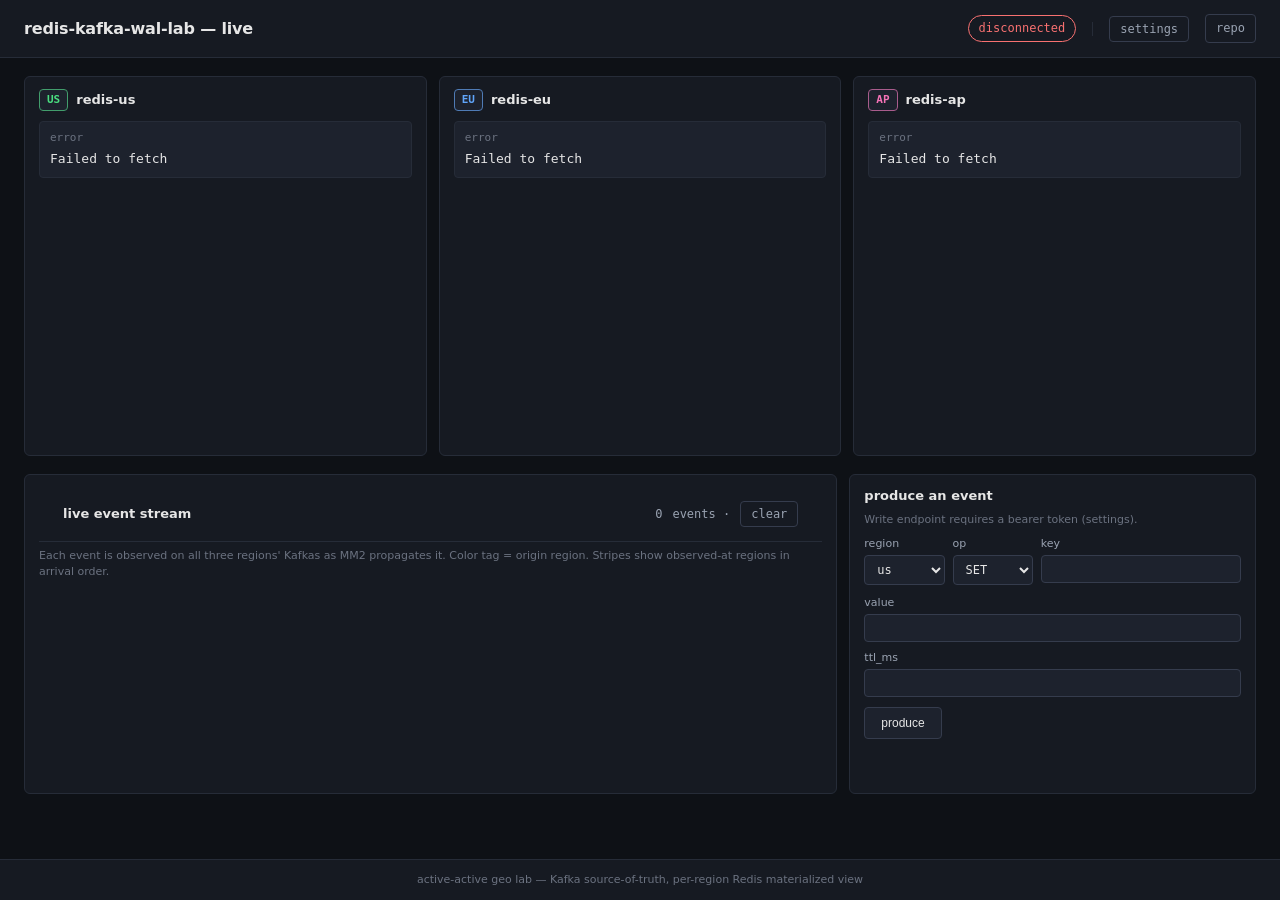
==== web/index.html @ 9bbffd05 "Add live web dashboard, bridge service, Cloudflare Tunnel + Pages The lab now has a live, interactiv" ====
<!doctype html>
<html lang="en">
<head>
  <meta charset="utf-8" />
  <meta name="viewport" content="width=device-width, initial-scale=1" />
  <title>redis-kafka-wal-lab — live</title>
  <link rel="stylesheet" href="style.css" />
</head>
<body>
  <header>
    <h1>redis-kafka-wal-lab — live</h1>
    <div class="header-meta">
      <span id="conn-status" class="conn-status conn-pending">connecting…</span>
      <span class="header-spacer"></span>
      <button id="settings-btn" class="link-btn" type="button">settings</button>
      <a class="link-btn" href="https://github.com/zeshaq/redis-kafka-wal" target="_blank" rel="noopener">repo</a>
    </div>
  </header>

  <section id="settings-panel" class="settings-panel hidden">
    <label>
      API base URL
      <input id="api-base" type="text" placeholder="https://api.redis-kafka-wal.example.com" />
    </label>
    <label>
      Bearer token (write ops)
      <input id="api-token" type="password" placeholder="empty = read-only" />
    </label>
    <button id="settings-save" type="button">save</button>
    <p class="hint">Token is stored only in your browser's localStorage. Read endpoints don't need it.</p>
  </section>

  <main>
    <section class="regions">
      <article class="region" data-region="us">
        <h2><span class="region-tag region-us">US</span> redis-us</h2>
        <div class="region-body" id="state-us"></div>
      </article>
      <article class="region" data-region="eu">
        <h2><span class="region-tag region-eu">EU</span> redis-eu</h2>
        <div class="region-body" id="state-eu"></div>
      </article>
      <article class="region" data-region="ap">
        <h2><span class="region-tag region-ap">AP</span> redis-ap</h2>
        <div class="region-body" id="state-ap"></div>
      </article>
    </section>

    <section class="bottom-grid">
      <article class="event-log">
        <header class="event-log-header">
          <h2>live event stream</h2>
          <div class="event-log-stats">
            <span id="evt-count">0</span> events ·
            <button id="clear-log" class="link-btn" type="button">clear</button>
          </div>
        </header>
        <p class="hint">Each event is observed on all three regions' Kafkas as MM2 propagates it. Color tag = origin region. Stripes show observed-at regions in arrival order.</p>
        <div id="event-log"></div>
      </article>

      <article class="produce">
        <h2>produce an event</h2>
        <p class="hint" id="produce-hint">Write endpoint requires a bearer token (settings).</p>
        <form id="produce-form">
          <div class="row">
            <label>
              region
              <select name="region">
                <option value="us">us</option>
                <option value="eu">eu</option>
                <option value="ap">ap</option>
              </select>
            </label>
            <label>
              op
              <select name="op" id="op-select">
                <option value="SET">SET</option>
                <option value="DEL">DEL</option>
                <option value="INCR">INCR</option>
                <option value="SADD">SADD</option>
                <option value="SREM">SREM</option>
                <option value="ZADD">ZADD</option>
                <option value="XADD">XADD</option>
              </select>
            </label>
            <label>
              key
              <input name="key" type="text" required />
            </label>
          </div>
          <div class="row" id="op-fields-row"><!-- per-op fields injected here --></div>
          <div class="row produce-actions">
            <button type="submit">produce</button>
            <span id="produce-result" class="produce-result"></span>
          </div>
        </form>
      </article>
    </section>
  </main>

  <footer>
    <span>active-active geo lab — Kafka source-of-truth, per-region Redis materialized view</span>
  </footer>

  <script src="app.js" defer></script>
</body>
</html>
---- web/style.css ----
:root {
  --bg: #0e1116;
  --bg-elev: #161a22;
  --bg-elev-2: #1d222d;
  --fg: #e6e6e6;
  --fg-dim: #9aa3b2;
  --fg-faint: #6b7280;
  --border: #262c38;
  --border-strong: #353c4d;

  --us: #4ade80;
  --eu: #60a5fa;
  --ap: #f472b6;

  --ok: #4ade80;
  --warn: #fbbf24;
  --err: #f87171;

  --mono: ui-monospace, "JetBrains Mono", "Menlo", "Monaco", "Consolas", monospace;
  --sans: ui-sans-serif, system-ui, -apple-system, "Segoe UI", "Inter", sans-serif;
}

* { box-sizing: border-box; }
html, body { margin: 0; padding: 0; }
body {
  background: var(--bg);
  color: var(--fg);
  font-family: var(--sans);
  font-size: 14px;
  line-height: 1.45;
  min-height: 100vh;
  display: flex;
  flex-direction: column;
}

header {
  display: flex;
  align-items: center;
  justify-content: space-between;
  padding: 14px 24px;
  border-bottom: 1px solid var(--border);
  background: var(--bg-elev);
}
header h1 { font-size: 16px; font-weight: 600; margin: 0; letter-spacing: -0.01em; }
.header-meta { display: flex; align-items: center; gap: 16px; }
.header-spacer { width: 1px; height: 14px; background: var(--border); }
.link-btn {
  background: transparent;
  border: 1px solid var(--border-strong);
  color: var(--fg-dim);
  font-family: var(--mono);
  font-size: 12px;
  padding: 5px 10px;
  border-radius: 4px;
  cursor: pointer;
  text-decoration: none;
}
.link-btn:hover { color: var(--fg); border-color: var(--fg-dim); }

.conn-status {
  font-family: var(--mono);
  font-size: 12px;
  padding: 4px 10px;
  border-radius: 999px;
  border: 1px solid var(--border);
}
.conn-pending { color: var(--warn); border-color: var(--warn); }
.conn-ok      { color: var(--ok);   border-color: var(--ok); }
.conn-err     { color: var(--err);  border-color: var(--err); }

main {
  flex: 1;
  padding: 18px 24px 30px;
  display: flex;
  flex-direction: column;
  gap: 18px;
  max-width: 1700px;
  width: 100%;
  margin: 0 auto;
}

/* settings */
.settings-panel {
  background: var(--bg-elev);
  border: 1px solid var(--border);
  padding: 14px 20px;
  margin: 0 24px;
  border-radius: 6px;
  display: flex;
  gap: 12px;
  flex-wrap: wrap;
  align-items: end;
}
.settings-panel.hidden { display: none; }
.settings-panel label {
  display: flex;
  flex-direction: column;
  gap: 4px;
  font-size: 12px;
  color: var(--fg-dim);
  flex: 1 1 280px;
}
.settings-panel input {
  background: var(--bg-elev-2);
  color: var(--fg);
  border: 1px solid var(--border-strong);
  border-radius: 4px;
  padding: 6px 9px;
  font-family: var(--mono);
  font-size: 13px;
}
.settings-panel button {
  background: var(--bg-elev-2);
  color: var(--fg);
  border: 1px solid var(--border-strong);
  border-radius: 4px;
  padding: 7px 14px;
  cursor: pointer;
  font-size: 12px;
}
.settings-panel button:hover { border-color: var(--fg-dim); }
.hint {
  font-size: 11px;
  color: var(--fg-faint);
  margin: 6px 0 0;
}

/* region columns */
.regions {
  display: grid;
  grid-template-columns: repeat(3, 1fr);
  gap: 12px;
}
.region {
  background: var(--bg-elev);
  border: 1px solid var(--border);
  border-radius: 6px;
  padding: 12px 14px;
  min-height: 380px;
}
.region h2 {
  font-size: 13px;
  font-weight: 600;
  margin: 0 0 10px;
  display: flex;
  align-items: center;
  gap: 8px;
}
.region-tag {
  display: inline-block;
  padding: 2px 7px;
  font-size: 11px;
  font-family: var(--mono);
  border-radius: 4px;
  background: var(--bg-elev-2);
  color: var(--fg-dim);
  border: 1px solid var(--border-strong);
}
.region-us { color: var(--us); border-color: color-mix(in srgb, var(--us) 60%, var(--border-strong)); }
.region-eu { color: var(--eu); border-color: color-mix(in srgb, var(--eu) 60%, var(--border-strong)); }
.region-ap { color: var(--ap); border-color: color-mix(in srgb, var(--ap) 60%, var(--border-strong)); }

.region-body {
  display: flex;
  flex-direction: column;
  gap: 10px;
}
.kv {
  background: var(--bg-elev-2);
  border-radius: 4px;
  padding: 8px 10px;
  border: 1px solid var(--border);
}
.kv-label {
  font-family: var(--mono);
  font-size: 11px;
  color: var(--fg-faint);
  margin-bottom: 4px;
}
.kv-value {
  font-family: var(--mono);
  font-size: 13px;
  color: var(--fg);
  white-space: pre-wrap;
  word-break: break-word;
}
.kv-value.empty { color: var(--fg-faint); font-style: italic; }
.kv-just-changed {
  animation: flash 1.4s ease-out;
}
@keyframes flash {
  0%   { background: color-mix(in srgb, var(--us) 25%, var(--bg-elev-2)); }
  40%  { background: color-mix(in srgb, var(--us) 18%, var(--bg-elev-2)); }
  100% { background: var(--bg-elev-2); }
}

/* bottom grid: log + produce */
.bottom-grid {
  display: grid;
  grid-template-columns: 2fr 1fr;
  gap: 12px;
  min-height: 320px;
}
.event-log, .produce {
  background: var(--bg-elev);
  border: 1px solid var(--border);
  border-radius: 6px;
  padding: 12px 14px;
}
.event-log-header {
  display: flex;
  justify-content: space-between;
  align-items: center;
}
.event-log h2, .produce h2 { font-size: 13px; font-weight: 600; margin: 0; }
.event-log-stats {
  font-family: var(--mono);
  font-size: 12px;
  color: var(--fg-dim);
  display: flex;
  align-items: center;
  gap: 10px;
}

#event-log {
  margin-top: 10px;
  max-height: 460px;
  overflow-y: auto;
  font-family: var(--mono);
  font-size: 12px;
  display: flex;
  flex-direction: column;
  gap: 4px;
}
.evt {
  padding: 5px 8px;
  border-radius: 4px;
  background: var(--bg-elev-2);
  border-left: 3px solid var(--border-strong);
  display: grid;
  grid-template-columns: auto auto auto 1fr auto;
  gap: 10px;
  align-items: center;
}
.evt-origin-us { border-left-color: var(--us); }
.evt-origin-eu { border-left-color: var(--eu); }
.evt-origin-ap { border-left-color: var(--ap); }

.evt-time   { color: var(--fg-faint); font-size: 11px; min-width: 64px; }
.evt-origin { font-weight: 600; min-width: 24px; }
.evt-origin.us { color: var(--us); }
.evt-origin.eu { color: var(--eu); }
.evt-origin.ap { color: var(--ap); }
.evt-op     { color: var(--fg); min-width: 44px; }
.evt-key    { color: var(--fg); }
.evt-payload { color: var(--fg-dim); }
.evt-observed {
  display: inline-flex;
  gap: 3px;
  font-size: 10px;
  color: var(--fg-faint);
}
.evt-observed .obs {
  display: inline-block;
  width: 6px;
  height: 12px;
  background: var(--border-strong);
  border-radius: 1px;
  opacity: 0.4;
}
.evt-observed .obs.us { background: var(--us); opacity: 1; }
.evt-observed .obs.eu { background: var(--eu); opacity: 1; }
.evt-observed .obs.ap { background: var(--ap); opacity: 1; }

/* produce form */
#produce-form {
  display: flex;
  flex-direction: column;
  gap: 10px;
  margin-top: 8px;
}
.row {
  display: flex;
  gap: 8px;
  flex-wrap: wrap;
}
.row label {
  display: flex;
  flex-direction: column;
  gap: 3px;
  font-size: 11px;
  color: var(--fg-dim);
  flex: 1 1 80px;
}
.row label:has(input[name="key"]),
.row label:has(input[name="value"]) { flex: 2 1 200px; }
input, select {
  background: var(--bg-elev-2);
  color: var(--fg);
  border: 1px solid var(--border-strong);
  border-radius: 4px;
  padding: 6px 8px;
  font-family: var(--mono);
  font-size: 12px;
}
.produce-actions {
  align-items: center;
}
button[type="submit"] {
  background: var(--bg-elev-2);
  color: var(--fg);
  border: 1px solid var(--border-strong);
  border-radius: 4px;
  padding: 8px 16px;
  cursor: pointer;
  font-size: 12px;
}
button[type="submit"]:hover { border-color: var(--fg-dim); }
button[type="submit"]:disabled { opacity: 0.5; cursor: not-allowed; }

.produce-result {
  font-family: var(--mono);
  font-size: 11px;
  color: var(--fg-dim);
}
.produce-result.ok  { color: var(--ok); }
.produce-result.err { color: var(--err); }

footer {
  padding: 12px 24px;
  border-top: 1px solid var(--border);
  background: var(--bg-elev);
  font-size: 11px;
  color: var(--fg-faint);
  text-align: center;
}
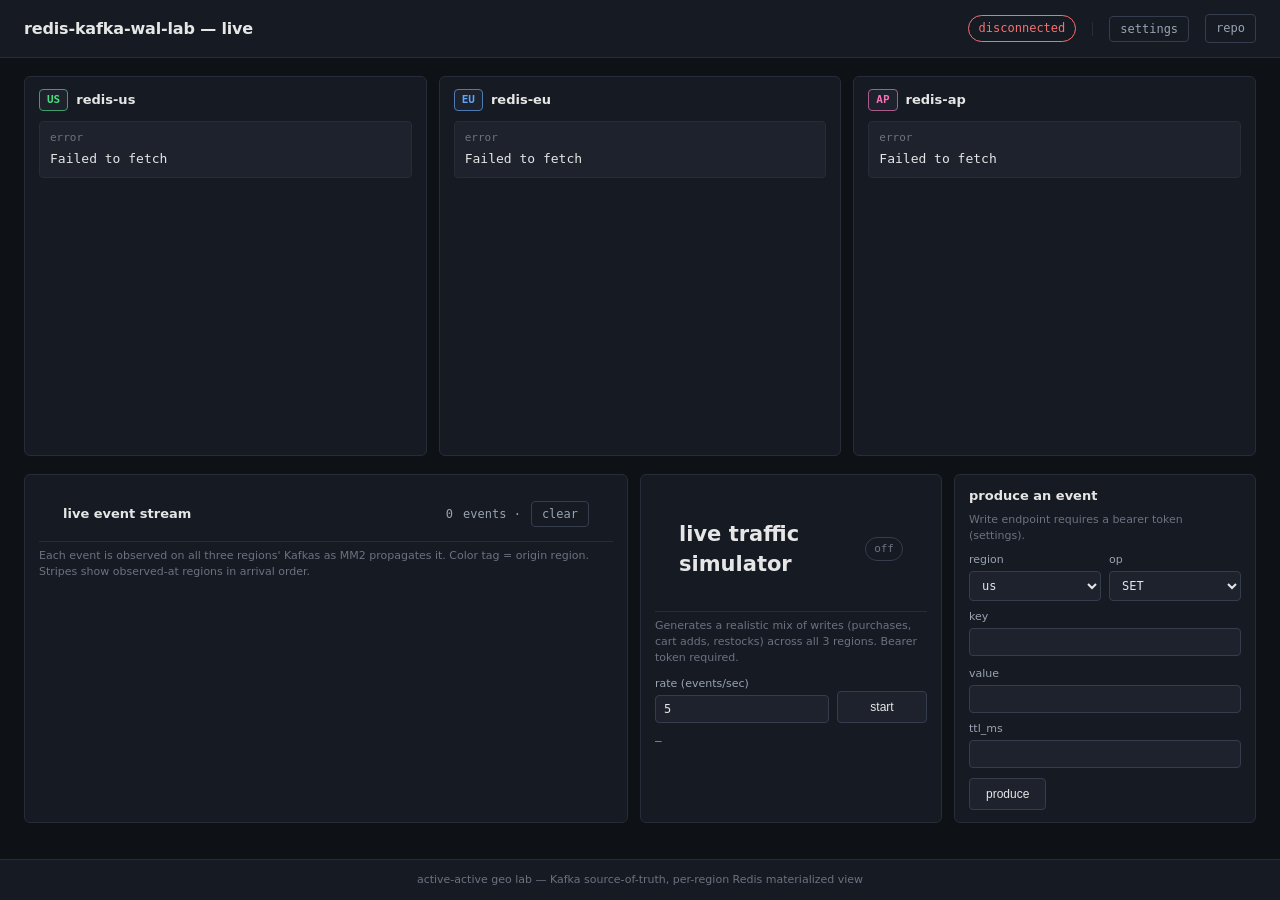
==== commit 7de3ccf0: "Add in-bridge traffic simulator + dashboard controls Replaces the bash-based scripts/sim-traffic.sh " ====
--- a/web/index.html
+++ b/web/index.html
@@ -59,6 +59,24 @@
         <div id="event-log"></div>
       </article>
 
+      <article class="sim">
+        <header class="sim-header">
+          <h2>live traffic simulator</h2>
+          <span id="sim-status" class="sim-status sim-off">off</span>
+        </header>
+        <p class="hint">Generates a realistic mix of writes (purchases, cart adds, restocks) across all 3 regions. Bearer token required.</p>
+        <div class="sim-controls">
+          <label>
+            rate (events/sec)
+            <input id="sim-rate" type="number" min="1" max="50" value="5" step="1" />
+          </label>
+          <button id="sim-toggle" type="button">start</button>
+        </div>
+        <div class="sim-stats">
+          <span id="sim-stats-text">—</span>
+        </div>
+      </article>
+
       <article class="produce">
         <h2>produce an event</h2>
         <p class="hint" id="produce-hint">Write endpoint requires a bearer token (settings).</p>
--- a/web/style.css
+++ b/web/style.css
@@ -194,18 +194,69 @@
   100% { background: var(--bg-elev-2); }
 }
 
-/* bottom grid: log + produce */
+/* bottom grid: log + sim + produce */
 .bottom-grid {
   display: grid;
-  grid-template-columns: 2fr 1fr;
+  grid-template-columns: 2fr 1fr 1fr;
   gap: 12px;
   min-height: 320px;
 }
-.event-log, .produce {
+@media (max-width: 1100px) {
+  .bottom-grid { grid-template-columns: 1fr; }
+}
+.event-log, .produce, .sim {
   background: var(--bg-elev);
   border: 1px solid var(--border);
   border-radius: 6px;
   padding: 12px 14px;
+}
+
+/* sim controls */
+.sim-header { display: flex; justify-content: space-between; align-items: center; }
+.sim-status {
+  font-family: var(--mono);
+  font-size: 11px;
+  padding: 3px 8px;
+  border-radius: 999px;
+  border: 1px solid var(--border);
+}
+.sim-off { color: var(--fg-faint); border-color: var(--border-strong); }
+.sim-on  { color: var(--ok); border-color: var(--ok); }
+.sim-controls {
+  display: flex;
+  gap: 8px;
+  align-items: end;
+  margin-top: 10px;
+}
+.sim-controls label {
+  display: flex;
+  flex-direction: column;
+  gap: 3px;
+  font-size: 11px;
+  color: var(--fg-dim);
+  flex: 1;
+}
+.sim-controls button {
+  background: var(--bg-elev-2);
+  color: var(--fg);
+  border: 1px solid var(--border-strong);
+  border-radius: 4px;
+  padding: 8px 16px;
+  cursor: pointer;
+  font-size: 12px;
+  min-width: 90px;
+}
+.sim-controls button:hover { border-color: var(--fg-dim); }
+.sim-controls button.running {
+  border-color: var(--err);
+  color: var(--err);
+}
+.sim-controls button:disabled { opacity: 0.5; cursor: not-allowed; }
+.sim-stats {
+  margin-top: 10px;
+  font-family: var(--mono);
+  font-size: 11px;
+  color: var(--fg-dim);
 }
 .event-log-header {
   display: flex;
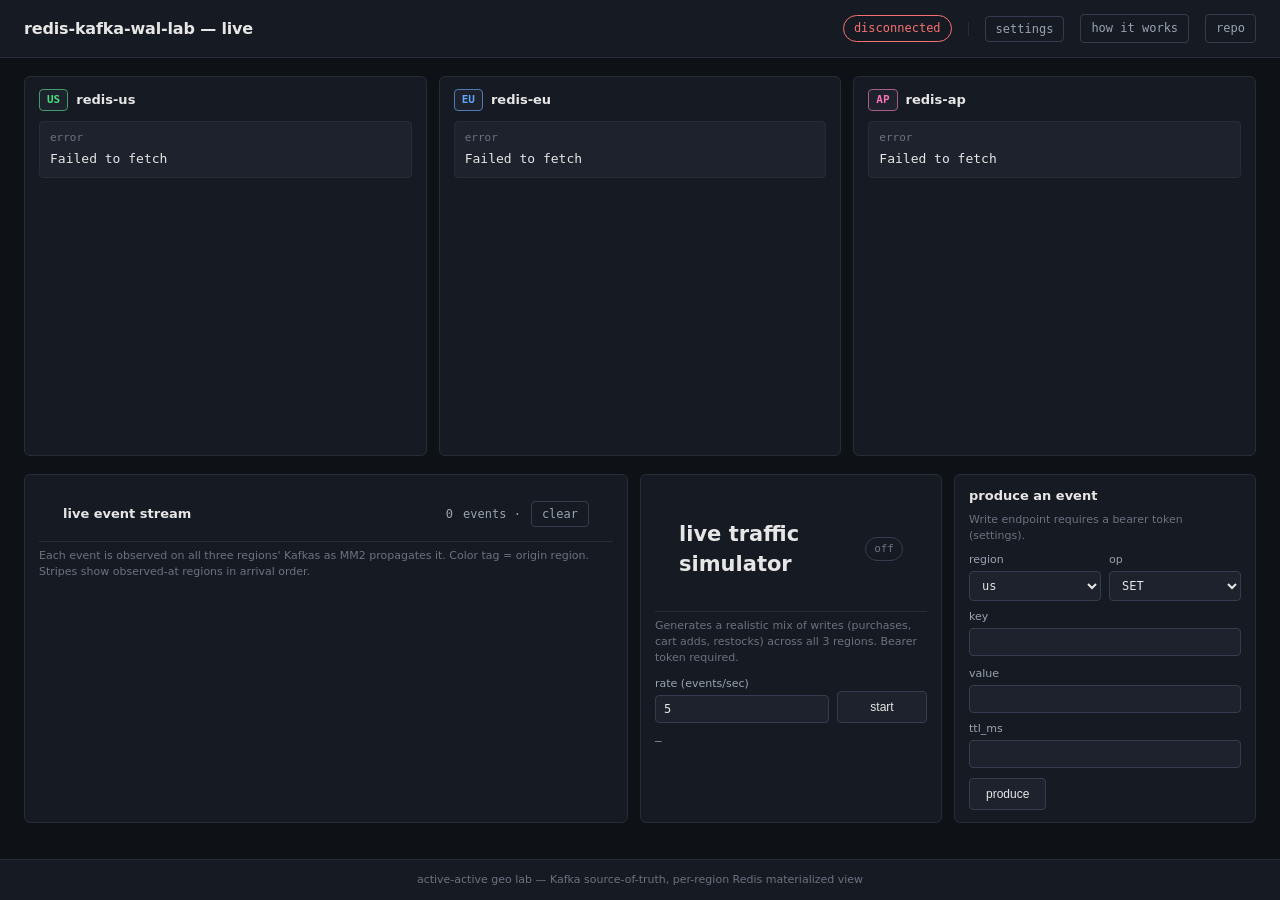
==== commit e5d7cedf: "Add how-it-works page A long-form technical walkthrough at /how-it-works on the dashboard:  - The tw" ====
--- a/web/index.html
+++ b/web/index.html
@@ -13,6 +13,7 @@
       <span id="conn-status" class="conn-status conn-pending">connecting…</span>
       <span class="header-spacer"></span>
       <button id="settings-btn" class="link-btn" type="button">settings</button>
+      <a class="link-btn" href="/how-it-works">how it works</a>
       <a class="link-btn" href="https://github.com/zeshaq/redis-kafka-wal" target="_blank" rel="noopener">repo</a>
     </div>
   </header>
--- a/web/style.css
+++ b/web/style.css
@@ -385,3 +385,119 @@
   color: var(--fg-faint);
   text-align: center;
 }
+
+/* prose / how-it-works page */
+main.prose {
+  max-width: 760px;
+  margin: 0 auto;
+  padding: 32px 24px 48px;
+  display: block;
+  font-size: 15px;
+  line-height: 1.65;
+  color: var(--fg);
+}
+main.prose section + section { margin-top: 36px; }
+main.prose h2 {
+  font-size: 22px;
+  font-weight: 600;
+  margin: 0 0 14px;
+  letter-spacing: -0.01em;
+  border-bottom: 1px solid var(--border);
+  padding-bottom: 8px;
+}
+main.prose h3 { font-size: 16px; font-weight: 600; margin: 24px 0 8px; }
+main.prose p { margin: 0 0 14px; color: var(--fg); }
+main.prose strong { color: var(--fg); font-weight: 600; }
+main.prose em { color: var(--fg-dim); font-style: italic; }
+main.prose a { color: var(--eu); text-decoration: underline; text-decoration-color: color-mix(in srgb, var(--eu) 35%, transparent); text-underline-offset: 2px; }
+main.prose a:hover { text-decoration-color: var(--eu); }
+
+main.prose ul, main.prose ol {
+  margin: 0 0 14px;
+  padding-left: 22px;
+}
+main.prose li { margin-bottom: 6px; }
+main.prose ol.trace { counter-reset: step; padding-left: 0; list-style: none; }
+main.prose ol.trace > li {
+  counter-increment: step;
+  position: relative;
+  padding: 10px 12px 10px 42px;
+  background: var(--bg-elev);
+  border: 1px solid var(--border);
+  border-radius: 6px;
+  margin-bottom: 8px;
+}
+main.prose ol.trace > li::before {
+  content: counter(step);
+  position: absolute;
+  left: 12px;
+  top: 10px;
+  width: 22px;
+  height: 22px;
+  display: inline-flex;
+  align-items: center;
+  justify-content: center;
+  background: var(--bg-elev-2);
+  border: 1px solid var(--border-strong);
+  border-radius: 999px;
+  font-family: var(--mono);
+  font-size: 11px;
+  color: var(--fg-dim);
+}
+
+main.prose code {
+  font-family: var(--mono);
+  font-size: 0.86em;
+  background: var(--bg-elev-2);
+  padding: 1px 5px;
+  border-radius: 3px;
+  color: var(--fg);
+}
+main.prose pre {
+  background: var(--bg-elev);
+  border: 1px solid var(--border);
+  border-radius: 6px;
+  padding: 14px 16px;
+  overflow-x: auto;
+  margin: 0 0 14px;
+  line-height: 1.45;
+}
+main.prose pre code {
+  background: transparent;
+  padding: 0;
+  font-size: 12.5px;
+  color: var(--fg);
+}
+main.prose pre.diagram {
+  font-size: 12px;
+  line-height: 1.3;
+  color: var(--fg-dim);
+}
+
+main.prose table {
+  width: 100%;
+  border-collapse: collapse;
+  margin: 0 0 16px;
+  font-size: 13.5px;
+}
+main.prose table th, main.prose table td {
+  text-align: left;
+  vertical-align: top;
+  padding: 8px 12px;
+  border-bottom: 1px solid var(--border);
+}
+main.prose table th {
+  font-weight: 600;
+  color: var(--fg);
+  background: var(--bg-elev);
+  border-bottom: 1px solid var(--border-strong);
+}
+main.prose table tr:hover td { background: var(--bg-elev); }
+
+main.prose section.closing {
+  margin-top: 40px;
+  padding-top: 16px;
+  border-top: 1px solid var(--border);
+  color: var(--fg-faint);
+  font-size: 13px;
+}
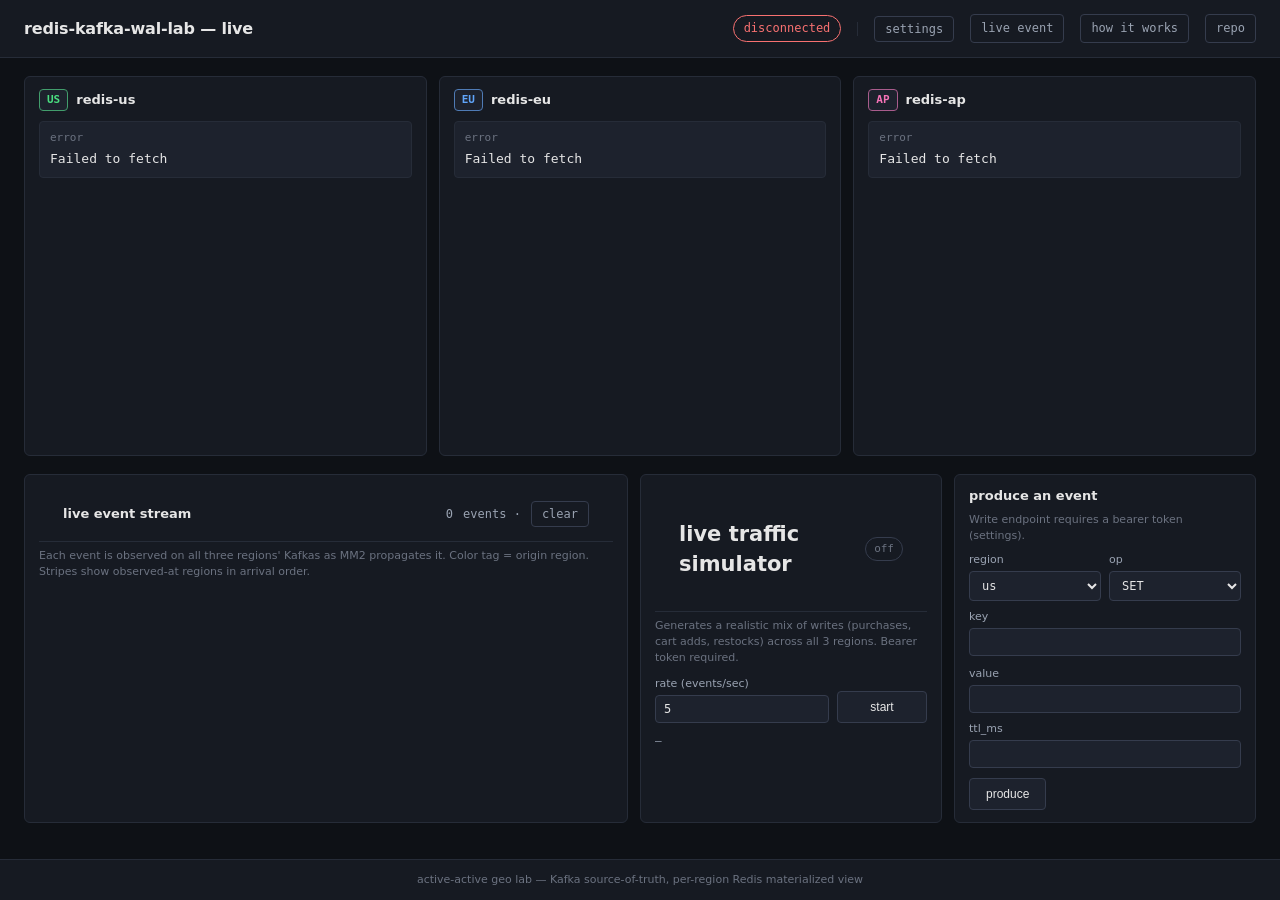
==== commit e9402089: "Add live event app: reactions + Q&A + live poll A real audience-facing application built on top of t" ====
--- a/web/index.html
+++ b/web/index.html
@@ -13,6 +13,7 @@
       <span id="conn-status" class="conn-status conn-pending">connecting…</span>
       <span class="header-spacer"></span>
       <button id="settings-btn" class="link-btn" type="button">settings</button>
+      <a class="link-btn" href="/live">live event</a>
       <a class="link-btn" href="/how-it-works">how it works</a>
       <a class="link-btn" href="https://github.com/zeshaq/redis-kafka-wal" target="_blank" rel="noopener">repo</a>
     </div>
